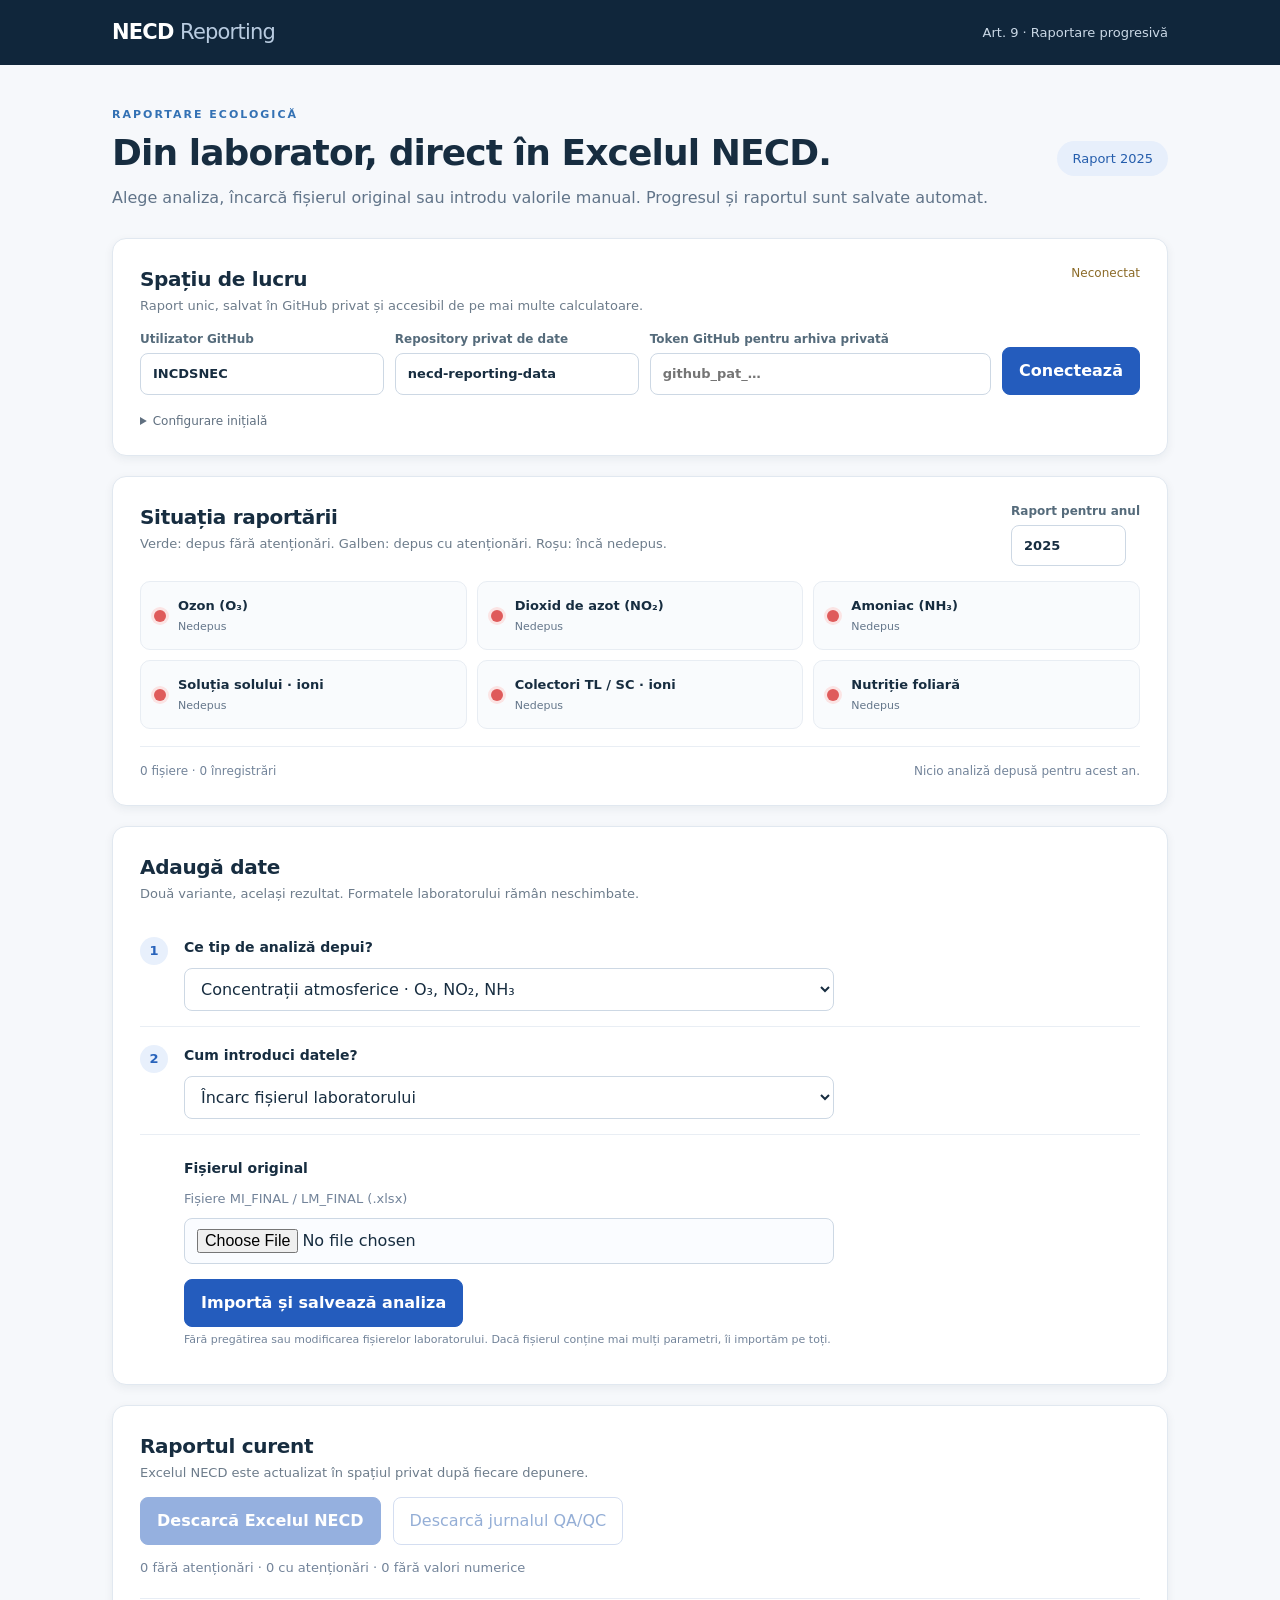
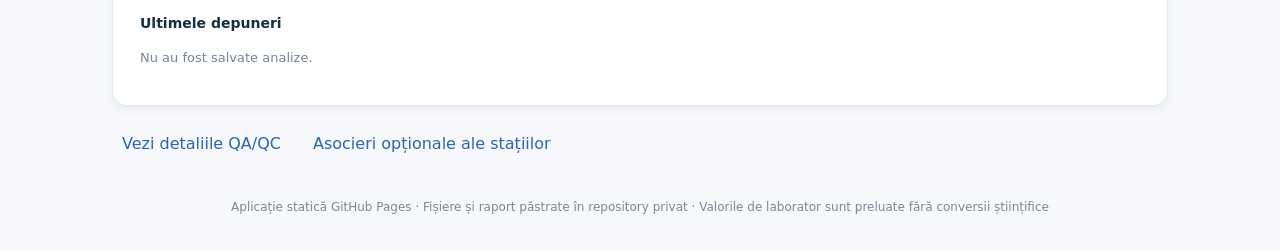
==== index.html @ e9408e74 "Deploy NECD reporting application and official template" ====
<!doctype html>
<html lang="ro">
<head><meta charset="utf-8"><meta name="viewport" content="width=device-width, initial-scale=1"><meta name="color-scheme" content="light"><title>NECD · Raportare laborator</title>
<link rel="stylesheet" href="style.css"><script defer src="vendor/jszip.min.js"></script><script defer src="engine.js"></script><script defer src="github-cloud.js"></script></head>
<body>
<header><div class="layout navbar"><b class="logo">NECD <span>Reporting</span></b><span class="subhead">Art. 9 · Raportare progresivă</span></div></header>
<main class="layout">
 <div class="hero"><div><p class="eyebrow">RAPORTARE ECOLOGICĂ</p><h1>Din laborator, direct în Excelul NECD.</h1><p>Alege analiza, încarcă fișierul original sau introdu valorile manual. Progresul și raportul sunt salvate automat.</p></div><span class="year" id="yearCaption">Raport 2025</span></div>
 <div id="message" role="status" aria-live="polite"></div>
 <section class="panel cloud"><div class="panel-head"><div><h2>Spațiu de lucru</h2><p>Raport unic, salvat în GitHub privat și accesibil de pe mai multe calculatoare.</p></div><small id="cloudState">Neconectat</small></div>
 <form id="connectForm" class="cloud-form"><label><span>Utilizator GitHub</span><input id="gitOwner" required value="INCDSNEC" placeholder="utilizator"></label><label><span>Repository privat de date</span><input id="gitRepo" required value="necd-reporting-data"></label><label class="token"><span>Token GitHub pentru arhiva privată</span><input type="password" id="gitToken" required placeholder="github_pat_…" autocomplete="off"></label><button type="submit" class="primary">Conectează</button></form>
 <div id="online" hidden><div class="cloud-actions"><span class="saved"><i class="dot ok"></i> Conectat la arhiva privată</span><button id="refreshBtn" class="quiet">Sincronizează</button><button id="onlineReportBtn" class="quiet">Descarcă raportul salvat</button><button id="disconnectBtn" class="quiet">Deconectează</button></div></div>
 <details class="help"><summary>Configurare inițială</summary><p>Găzduiește site-ul în GitHub Pages (repository public). Creează un repository <b>privat</b> pentru date și încarcă acolo o singură dată <code>NECD art9 Reporting_06_26.xlsx</code>. Folosește un token GitHub fine-grained limitat la repository-ul privat, cu <b>Contents: Read and write</b>. Nu publica șablonul sau tokenul în repository-ul site-ului.</p><p><a href="https://github.com/settings/personal-access-tokens/new" target="_blank" rel="noreferrer">Creează token restricționat</a></p></details>
 </section>
 <section class="panel progress"><div class="panel-head"><div><h2>Situația raportării</h2><p>Verde: depus fără atenționări. Galben: depus cu atenționări. Roșu: încă nedepus.</p></div><label class="year-input"><span>Raport pentru anul</span><input id="projectYear" type="number" min="2000" max="2100" value="2025"></label></div><div id="traffic" class="traffic"></div><div class="recap"><span id="sourceCount">0 fișiere · 0 înregistrări</span><span id="savedInfo">Nicio analiză depusă încă.</span></div></section>
 <section class="panel entry"><div class="panel-head"><div><h2>Adaugă date</h2><p>Două variante, același rezultat. Formatele laboratorului rămân neschimbate.</p></div></div>
 <div class="step"><span class="step-num">1</span><div class="step-content"><h3>Ce tip de analiză depui?</h3><select id="category" aria-label="Tipul analizei"></select></div></div>
 <div class="step"><span class="step-num">2</span><div class="step-content"><h3>Cum introduci datele?</h3><select id="entryMethod"><option value="file">Încarc fișierul laboratorului</option><option value="manual">Introduc valorile manual</option></select></div></div>
 <div id="entryFile" class="entry-mode"><h3>Fișierul original</h3><p id="fileHint" class="muted"></p><input type="file" id="labFile" accept=".xlsx"><div class="actions"><button id="importBtn" class="primary" type="button">Importă și salvează analiza</button></div><p class="muted small">Fără pregătirea sau modificarea fișierelor laboratorului. Dacă fișierul conține mai mulți parametri, îi importăm pe toți.</p></div>
 <div id="entryManual" class="entry-mode" hidden><form id="manualForm"><label><span>Analiza</span><select id="manualType"></select></label><div class="form-grid"><label><span>Stație / plot</span><input name="site" required placeholder="ex. Fundata" list="stationSuggestions"></label><label><span>An</span><input name="year" type="number" min="2000" max="2100" placeholder="Implicit: anul raportului"></label></div><datalist id="stationSuggestions"></datalist><div id="manualFields" class="form-grid"></div><div class="actions"><button id="manualSubmit" type="submit" class="primary">Salvează înregistrarea</button></div><p class="muted small">Verificăm formatul pe măsură ce introduci valorile. Punctul și virgula sunt acceptate ca separatori zecimali.</p></form></div>
 </section>
 <section class="panel reports"><div class="panel-head"><div><h2>Raportul curent</h2><p>Excelul NECD este actualizat în spațiul privat după fiecare depunere.</p></div></div><div class="actions"><button id="exportBtn" class="primary">Descarcă Excelul NECD</button><button id="csvBtn" class="secondary">Descarcă jurnalul QA/QC</button></div><p id="qualitySummary" class="muted"></p><div class="recent"><h3>Ultimele depuneri</h3><div id="importList"></div></div></section>
 <div class="more"><button type="button" id="detailsBtn" class="linkbtn">Vezi detaliile QA/QC</button><button type="button" id="siteMapToggle" class="linkbtn">Asocieri opționale ale stațiilor</button></div>
 <section id="details" class="panel advanced" hidden><h2>Atenționări</h2><p class="muted">Atenționările sunt informative și nu împiedică salvarea. Valorile-sursă nu sunt recalculate.</p><div id="warnings"></div></section><section id="siteMapPanel" class="panel advanced" hidden></section>
</main>
<footer><div class="layout">Aplicație statică GitHub Pages · Fișiere și raport păstrate în repository privat · Valorile de laborator sunt preluate fără conversii științifice</div></footer>
</body></html>
---- style.css ----
:root{font-family:Inter,system-ui,-apple-system,BlinkMacSystemFont,'Segoe UI',sans-serif;color:#172d40;background:#f6f8fb;line-height:1.5}*{box-sizing:border-box}body{margin:0}header{background:#10263b;color:#fff}header .layout{height:65px;display:flex;align-items:center;justify-content:space-between}.layout{max-width:1100px;margin:auto;padding:0 22px}.logo{font-size:21px;letter-spacing:-.8px}.logo span{font-weight:400;color:#b8cbe0}.subhead{font-size:13px;color:#cad8e6}.hero{display:flex;justify-content:space-between;align-items:center;padding:42px 0 28px;gap:15px}.hero h1{font-size:clamp(25px,4vw,36px);letter-spacing:-.9px;margin:2px 0 6px}.hero p:last-child{color:#617489;margin:0}.eyebrow{font-size:11px;letter-spacing:2px;color:#3371b4;font-weight:750;margin:0}.year{white-space:nowrap;font-size:13px;padding:8px 15px;background:#e7effb;border-radius:30px;color:#245dac}.panel{background:#fff;border:1px solid #e1e8f0;border-radius:14px;padding:25px 27px;margin:0 0 20px;box-shadow:0 3px 10px #142e4610}.panel-head{display:flex;justify-content:space-between;align-items:flex-start;gap:16px;margin-bottom:15px}.panel-head h2{margin:0 0 2px;font-size:20px;letter-spacing:-.3px}.panel-head p{font-size:13px;color:#6d7c8b;margin:0}.panel-head small{font-size:12px;color:#8b6a27}#cloudState[data-ok=true]{color:#287755}input,select{font:inherit;color:inherit;background:white;border:1px solid #cdd8e4;border-radius:8px;padding:10px 12px;min-width:0}input:focus,select:focus{outline:2px solid #aacafa;outline-offset:1px}select{cursor:pointer}label{display:flex;flex-direction:column;gap:5px;font-size:13px;font-weight:600}label>span{font-size:12px;color:#556b7b}.cloud-form{display:grid;grid-template-columns:1fr 1fr 1.4fr auto;align-items:end;gap:11px}.cloud-form input{width:100%}button{font:inherit;cursor:pointer;border-radius:8px;padding:11px 16px;white-space:nowrap}.primary{border:1px solid #245cbd;background:#245cbd;color:#fff;font-weight:650}.primary:hover{background:#184994}.primary:disabled,.secondary:disabled{opacity:.48;cursor:not-allowed}.secondary{background:#fff;border:1px solid #a6bce2;color:#2258ab}.quiet,.linkbtn{background:transparent;border:0;color:#2b65b0;padding:6px 10px}.cloud-actions{display:flex;gap:12px;align-items:center;flex-wrap:wrap}.saved{margin-right:auto;font-size:13px;font-weight:650;color:#2d7956}.help{margin-top:17px;font-size:12px;color:#607080}.help summary{cursor:pointer}.help code{font-size:11px}.help a{color:#2560a8}.year-input{white-space:nowrap}.year-input input{width:115px}.traffic{display:grid;grid-template-columns:repeat(3,1fr);gap:10px}.traffic-item{display:flex;gap:12px;align-items:center;padding:14px 13px;background:#f9fbfd;border:1px solid #e8edf3;border-radius:10px;min-height:66px}.traffic-item>div{min-width:0}.traffic-item b{display:block;font-size:13px}.traffic-item small{display:block;font-size:11px;color:#64768a;margin-top:3px}.dot{display:inline-block;flex-shrink:0;width:12px;height:12px;border-radius:50%;background:#db5555;box-shadow:0 0 0 3px #f7e5e5}.dot.ok{background:#35ad76;box-shadow:0 0 0 3px #e0f6e9}.dot.warning{background:#eab343;box-shadow:0 0 0 3px #fbf0d6}.dot.missing{background:#df5b5b;box-shadow:0 0 0 3px #fbe4e4}.recap{border-top:1px solid #e9eef4;margin-top:17px;padding-top:15px;display:flex;gap:20px;justify-content:space-between;font-size:12px;color:#73849a}.step{display:flex;gap:16px;padding:18px 0 15px;border-bottom:1px solid #e9eef4}.step-num{background:#e8f0fc;color:#2863bb;border-radius:50%;height:28px;width:28px;display:grid;place-items:center;font-weight:700;font-size:13px;flex-shrink:0}.step-content{flex:1}.step h3,.entry-mode h3{font-size:14px;margin:0 0 10px}.step select{width:100%;max-width:650px}.entry-mode{padding:23px 0 0 44px}.entry-mode>input{width:100%;max-width:650px;background:#fafcff}.entry-mode p{margin:0 0 10px}.actions{display:flex;align-items:center;gap:12px;flex-wrap:wrap;margin:15px 0 5px}.form-grid{display:grid;grid-template-columns:repeat(3,minmax(0,1fr));gap:12px;margin:14px 0}.form-grid input,.form-grid select{width:100%}#manualForm>label{max-width:650px}#manualForm>label select{width:100%}.input-error{color:#b72d2d;font-weight:400}.invalid{border-color:#b72d2d}.muted{color:#73849a;font-size:13px}.small{font-size:11px}.recent{margin-top:20px;border-top:1px solid #e7edf5}.recent h3{font-size:14px}.submission{padding:9px 0;border-bottom:1px solid #eef2f6;display:flex;gap:15px;justify-content:space-between}.submission b{font-size:13px}.submission small{font-size:12px;color:#7b8b9a}.more{display:flex;gap:12px;margin:0 0 16px}.advanced .warning-line{padding:10px 0;border-bottom:1px solid #edf1f5;font-size:12px}.warning-line span{font-weight:650;display:block}.warning-line small{display:block;color:#976626}.advanced label{padding:10px 0}.advanced select{width:100%;max-width:580px}#message{font-size:13px;border-radius:9px;padding:0;min-height:0}#message:not(:empty){margin:0 0 16px;padding:12px 15px;border:1px solid #c9dbf0;background:#eef5fd;color:#34577f}#message[data-level=ok]:not(:empty){border-color:#c1e6d5;background:#ebf8f1;color:#216a48}#message[data-level=error]:not(:empty){border-color:#f0c7c7;background:#fff2f2;color:#9c2d2d}footer{font-size:12px;color:#7b8797;text-align:center;padding:20px 0 35px}@media(max-width:800px){.cloud-form{grid-template-columns:1fr 1fr}.traffic{grid-template-columns:repeat(2,1fr)}.form-grid{grid-template-columns:repeat(2,1fr)}}@media(max-width:540px){.hero{display:block}.year{display:inline-block;margin-top:16px}.layout{padding:0 13px}.panel{padding:18px}.cloud-form{grid-template-columns:1fr}.traffic,.form-grid{grid-template-columns:1fr}.entry-mode{padding-left:0}.recap{display:block}.recap span{display:block;margin:6px 0}.step{gap:10px}.more{display:block}button{white-space:normal}}
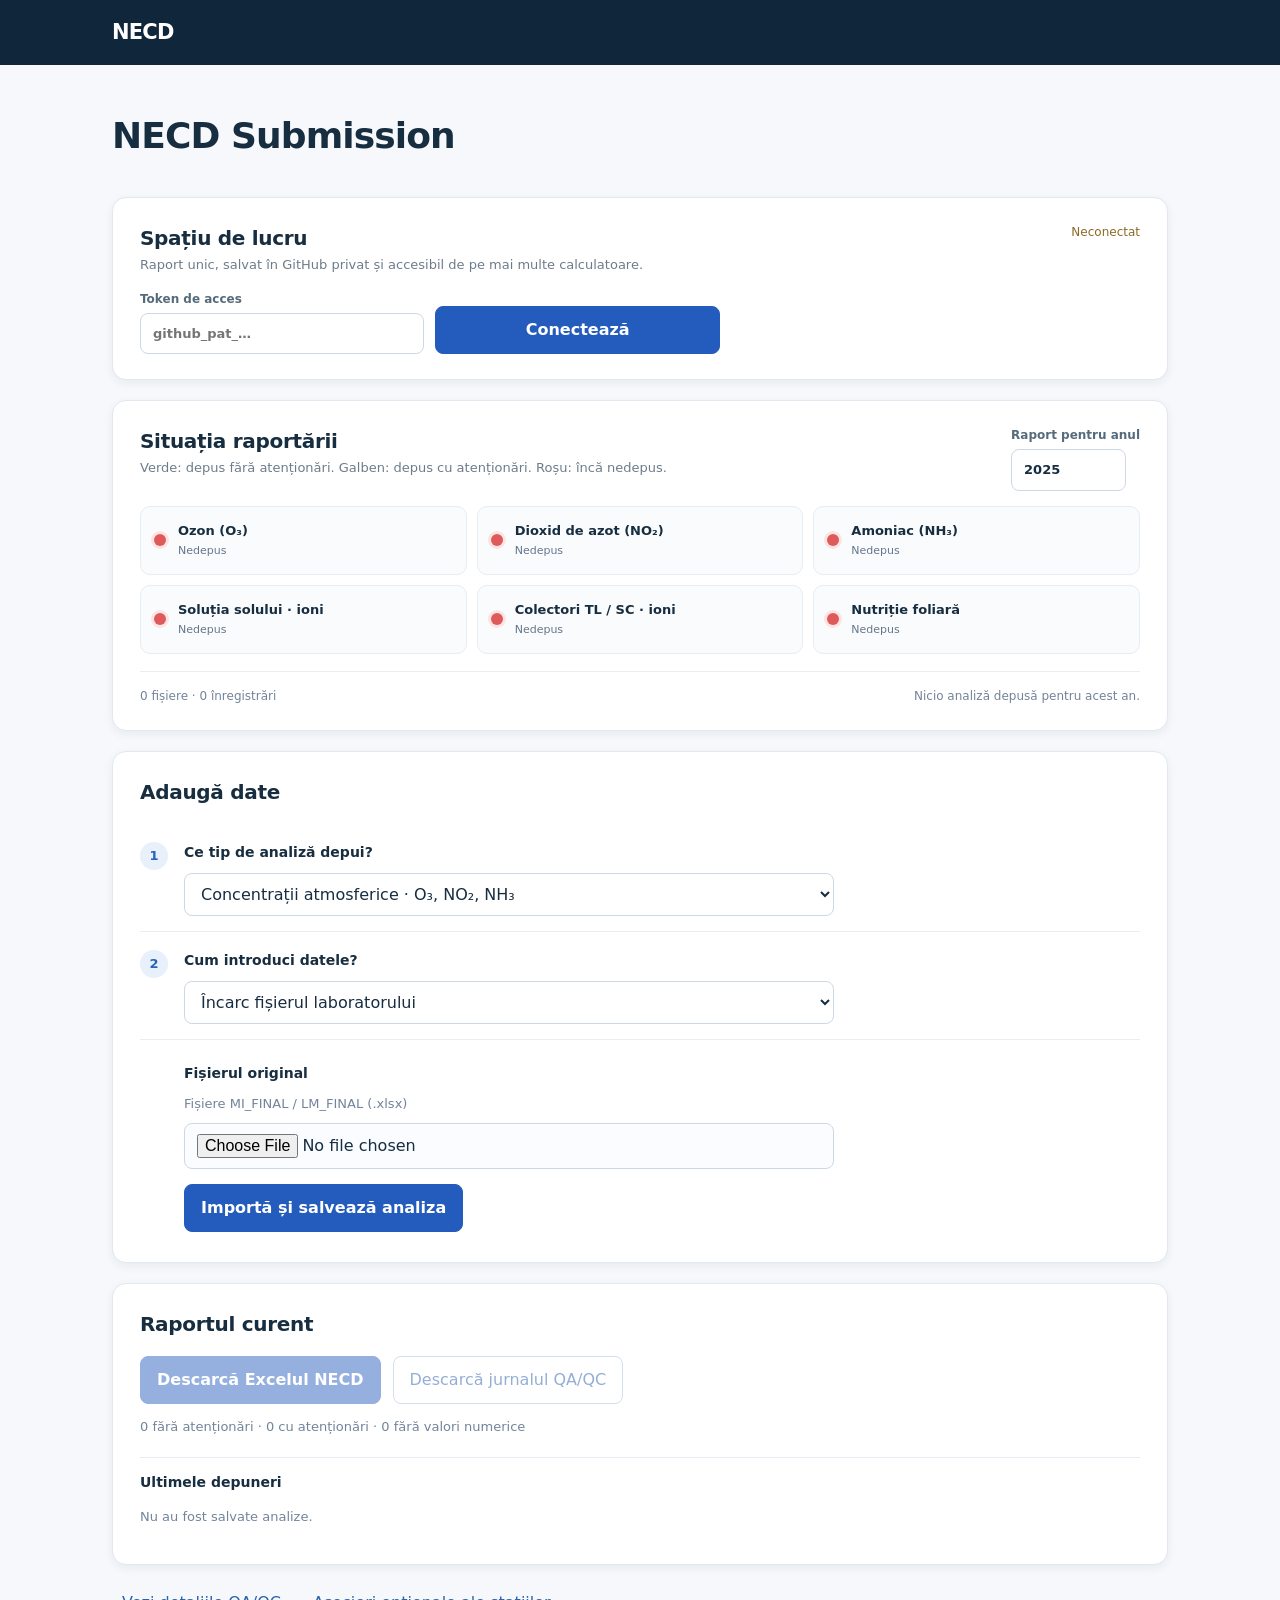
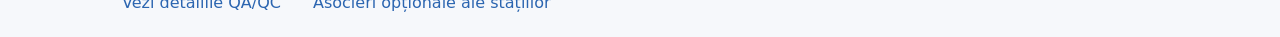
==== commit 7250c1cb: "Simplify NECD Submission interface and remove setup instructions" ====
--- a/index.html
+++ b/index.html
@@ -1,27 +1,27 @@
 <!doctype html>
 <html lang="ro">
-<head><meta charset="utf-8"><meta name="viewport" content="width=device-width, initial-scale=1"><meta name="color-scheme" content="light"><title>NECD · Raportare laborator</title>
+<head><meta charset="utf-8"><meta name="viewport" content="width=device-width, initial-scale=1"><meta name="color-scheme" content="light"><title>NECD Submission</title>
 <link rel="stylesheet" href="style.css"><script defer src="vendor/jszip.min.js"></script><script defer src="engine.js"></script><script defer src="github-cloud.js"></script></head>
 <body>
-<header><div class="layout navbar"><b class="logo">NECD <span>Reporting</span></b><span class="subhead">Art. 9 · Raportare progresivă</span></div></header>
+<header><div class="layout navbar"><b class="logo">NECD</b></div></header>
 <main class="layout">
- <div class="hero"><div><p class="eyebrow">RAPORTARE ECOLOGICĂ</p><h1>Din laborator, direct în Excelul NECD.</h1><p>Alege analiza, încarcă fișierul original sau introdu valorile manual. Progresul și raportul sunt salvate automat.</p></div><span class="year" id="yearCaption">Raport 2025</span></div>
+ <div class="hero"><h1>NECD Submission</h1></div>
  <div id="message" role="status" aria-live="polite"></div>
  <section class="panel cloud"><div class="panel-head"><div><h2>Spațiu de lucru</h2><p>Raport unic, salvat în GitHub privat și accesibil de pe mai multe calculatoare.</p></div><small id="cloudState">Neconectat</small></div>
- <form id="connectForm" class="cloud-form"><label><span>Utilizator GitHub</span><input id="gitOwner" required value="INCDSNEC" placeholder="utilizator"></label><label><span>Repository privat de date</span><input id="gitRepo" required value="necd-reporting-data"></label><label class="token"><span>Token GitHub pentru arhiva privată</span><input type="password" id="gitToken" required placeholder="github_pat_…" autocomplete="off"></label><button type="submit" class="primary">Conectează</button></form>
+ <form id="connectForm" class="cloud-form"><label class="token"><span>Token de acces</span><input type="password" id="gitToken" required placeholder="github_pat_…" autocomplete="off"></label><button type="submit" class="primary">Conectează</button></form>
  <div id="online" hidden><div class="cloud-actions"><span class="saved"><i class="dot ok"></i> Conectat la arhiva privată</span><button id="refreshBtn" class="quiet">Sincronizează</button><button id="onlineReportBtn" class="quiet">Descarcă raportul salvat</button><button id="disconnectBtn" class="quiet">Deconectează</button></div></div>
- <details class="help"><summary>Configurare inițială</summary><p>Găzduiește site-ul în GitHub Pages (repository public). Creează un repository <b>privat</b> pentru date și încarcă acolo o singură dată <code>NECD art9 Reporting_06_26.xlsx</code>. Folosește un token GitHub fine-grained limitat la repository-ul privat, cu <b>Contents: Read and write</b>. Nu publica șablonul sau tokenul în repository-ul site-ului.</p><p><a href="https://github.com/settings/personal-access-tokens/new" target="_blank" rel="noreferrer">Creează token restricționat</a></p></details>
+ 
  </section>
  <section class="panel progress"><div class="panel-head"><div><h2>Situația raportării</h2><p>Verde: depus fără atenționări. Galben: depus cu atenționări. Roșu: încă nedepus.</p></div><label class="year-input"><span>Raport pentru anul</span><input id="projectYear" type="number" min="2000" max="2100" value="2025"></label></div><div id="traffic" class="traffic"></div><div class="recap"><span id="sourceCount">0 fișiere · 0 înregistrări</span><span id="savedInfo">Nicio analiză depusă încă.</span></div></section>
- <section class="panel entry"><div class="panel-head"><div><h2>Adaugă date</h2><p>Două variante, același rezultat. Formatele laboratorului rămân neschimbate.</p></div></div>
+ <section class="panel entry"><div class="panel-head"><div><h2>Adaugă date</h2></div></div>
  <div class="step"><span class="step-num">1</span><div class="step-content"><h3>Ce tip de analiză depui?</h3><select id="category" aria-label="Tipul analizei"></select></div></div>
  <div class="step"><span class="step-num">2</span><div class="step-content"><h3>Cum introduci datele?</h3><select id="entryMethod"><option value="file">Încarc fișierul laboratorului</option><option value="manual">Introduc valorile manual</option></select></div></div>
- <div id="entryFile" class="entry-mode"><h3>Fișierul original</h3><p id="fileHint" class="muted"></p><input type="file" id="labFile" accept=".xlsx"><div class="actions"><button id="importBtn" class="primary" type="button">Importă și salvează analiza</button></div><p class="muted small">Fără pregătirea sau modificarea fișierelor laboratorului. Dacă fișierul conține mai mulți parametri, îi importăm pe toți.</p></div>
- <div id="entryManual" class="entry-mode" hidden><form id="manualForm"><label><span>Analiza</span><select id="manualType"></select></label><div class="form-grid"><label><span>Stație / plot</span><input name="site" required placeholder="ex. Fundata" list="stationSuggestions"></label><label><span>An</span><input name="year" type="number" min="2000" max="2100" placeholder="Implicit: anul raportului"></label></div><datalist id="stationSuggestions"></datalist><div id="manualFields" class="form-grid"></div><div class="actions"><button id="manualSubmit" type="submit" class="primary">Salvează înregistrarea</button></div><p class="muted small">Verificăm formatul pe măsură ce introduci valorile. Punctul și virgula sunt acceptate ca separatori zecimali.</p></form></div>
+ <div id="entryFile" class="entry-mode"><h3>Fișierul original</h3><p id="fileHint" class="muted"></p><input type="file" id="labFile" accept=".xlsx"><div class="actions"><button id="importBtn" class="primary" type="button">Importă și salvează analiza</button></div></div>
+ <div id="entryManual" class="entry-mode" hidden><form id="manualForm"><label><span>Analiza</span><select id="manualType"></select></label><div class="form-grid"><label><span>Stație / plot</span><input name="site" required placeholder="ex. Fundata" list="stationSuggestions"></label><label><span>An</span><input name="year" type="number" min="2000" max="2100" placeholder="Implicit: anul raportului"></label></div><datalist id="stationSuggestions"></datalist><div id="manualFields" class="form-grid"></div><div class="actions"><button id="manualSubmit" type="submit" class="primary">Salvează înregistrarea</button></div></form></div>
  </section>
- <section class="panel reports"><div class="panel-head"><div><h2>Raportul curent</h2><p>Excelul NECD este actualizat în spațiul privat după fiecare depunere.</p></div></div><div class="actions"><button id="exportBtn" class="primary">Descarcă Excelul NECD</button><button id="csvBtn" class="secondary">Descarcă jurnalul QA/QC</button></div><p id="qualitySummary" class="muted"></p><div class="recent"><h3>Ultimele depuneri</h3><div id="importList"></div></div></section>
+ <section class="panel reports"><div class="panel-head"><div><h2>Raportul curent</h2></div></div><div class="actions"><button id="exportBtn" class="primary">Descarcă Excelul NECD</button><button id="csvBtn" class="secondary">Descarcă jurnalul QA/QC</button></div><p id="qualitySummary" class="muted"></p><div class="recent"><h3>Ultimele depuneri</h3><div id="importList"></div></div></section>
  <div class="more"><button type="button" id="detailsBtn" class="linkbtn">Vezi detaliile QA/QC</button><button type="button" id="siteMapToggle" class="linkbtn">Asocieri opționale ale stațiilor</button></div>
  <section id="details" class="panel advanced" hidden><h2>Atenționări</h2><p class="muted">Atenționările sunt informative și nu împiedică salvarea. Valorile-sursă nu sunt recalculate.</p><div id="warnings"></div></section><section id="siteMapPanel" class="panel advanced" hidden></section>
 </main>
-<footer><div class="layout">Aplicație statică GitHub Pages · Fișiere și raport păstrate în repository privat · Valorile de laborator sunt preluate fără conversii științifice</div></footer>
+
 </body></html>
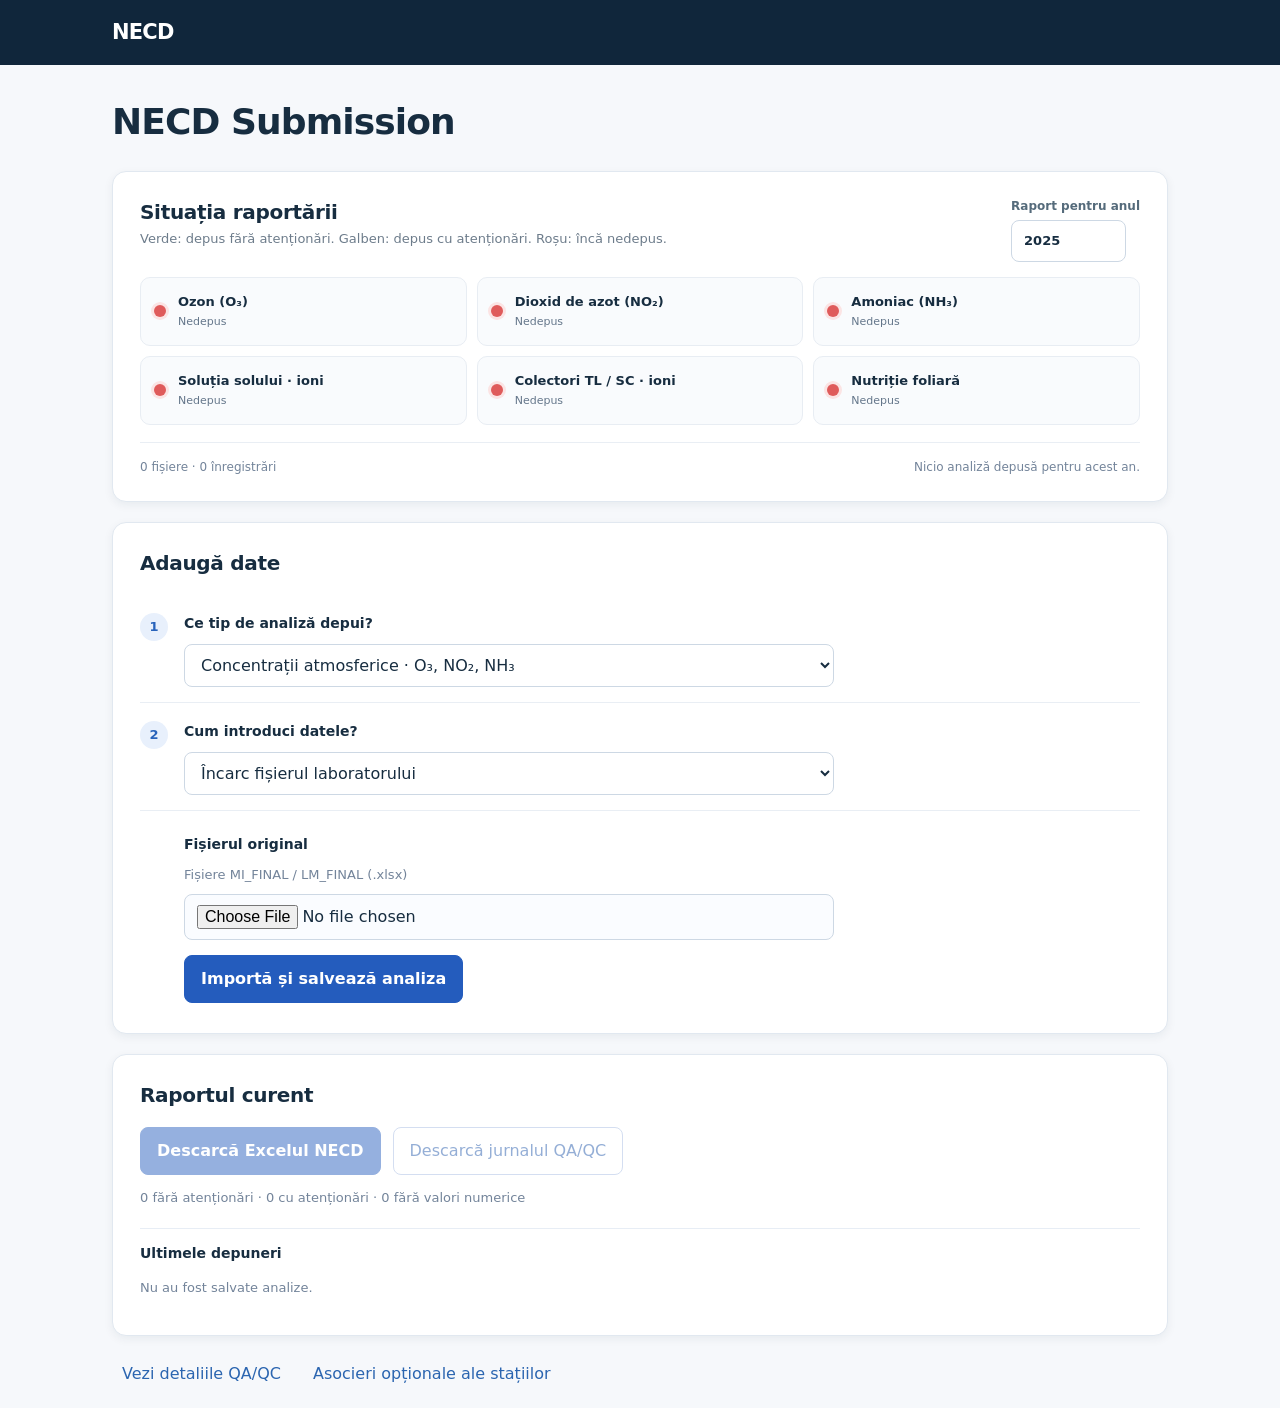
==== commit 1e7eb9e4: "Switch NECD frontend to Google Drive connector" ====
--- a/index.html
+++ b/index.html
@@ -1,7 +1,7 @@
 <!doctype html>
 <html lang="ro">
 <head><meta charset="utf-8"><meta name="viewport" content="width=device-width, initial-scale=1"><meta name="color-scheme" content="light"><title>NECD Submission</title>
-<link rel="stylesheet" href="style.css"><script defer src="vendor/jszip.min.js"></script><script defer src="engine.js"></script><script defer src="github-cloud.js"></script></head>
+<link rel="stylesheet" href="style.css"><script defer src="vendor/jszip.min.js"></script><script defer src="engine.js"></script><script defer src="drive-cloud.js"></script></head>
 <body>
 <header><div class="layout navbar"><b class="logo">NECD</b></div></header>
 <main class="layout">
--- a/style.css
+++ b/style.css
@@ -1 +1,7 @@
 :root{font-family:Inter,system-ui,-apple-system,BlinkMacSystemFont,'Segoe UI',sans-serif;color:#172d40;background:#f6f8fb;line-height:1.5}*{box-sizing:border-box}body{margin:0}header{background:#10263b;color:#fff}header .layout{height:65px;display:flex;align-items:center;justify-content:space-between}.layout{max-width:1100px;margin:auto;padding:0 22px}.logo{font-size:21px;letter-spacing:-.8px}.logo span{font-weight:400;color:#b8cbe0}.subhead{font-size:13px;color:#cad8e6}.hero{display:flex;justify-content:space-between;align-items:center;padding:42px 0 28px;gap:15px}.hero h1{font-size:clamp(25px,4vw,36px);letter-spacing:-.9px;margin:2px 0 6px}.hero p:last-child{color:#617489;margin:0}.eyebrow{font-size:11px;letter-spacing:2px;color:#3371b4;font-weight:750;margin:0}.year{white-space:nowrap;font-size:13px;padding:8px 15px;background:#e7effb;border-radius:30px;color:#245dac}.panel{background:#fff;border:1px solid #e1e8f0;border-radius:14px;padding:25px 27px;margin:0 0 20px;box-shadow:0 3px 10px #142e4610}.panel-head{display:flex;justify-content:space-between;align-items:flex-start;gap:16px;margin-bottom:15px}.panel-head h2{margin:0 0 2px;font-size:20px;letter-spacing:-.3px}.panel-head p{font-size:13px;color:#6d7c8b;margin:0}.panel-head small{font-size:12px;color:#8b6a27}#cloudState[data-ok=true]{color:#287755}input,select{font:inherit;color:inherit;background:white;border:1px solid #cdd8e4;border-radius:8px;padding:10px 12px;min-width:0}input:focus,select:focus{outline:2px solid #aacafa;outline-offset:1px}select{cursor:pointer}label{display:flex;flex-direction:column;gap:5px;font-size:13px;font-weight:600}label>span{font-size:12px;color:#556b7b}.cloud-form{display:grid;grid-template-columns:1fr 1fr 1.4fr auto;align-items:end;gap:11px}.cloud-form input{width:100%}button{font:inherit;cursor:pointer;border-radius:8px;padding:11px 16px;white-space:nowrap}.primary{border:1px solid #245cbd;background:#245cbd;color:#fff;font-weight:650}.primary:hover{background:#184994}.primary:disabled,.secondary:disabled{opacity:.48;cursor:not-allowed}.secondary{background:#fff;border:1px solid #a6bce2;color:#2258ab}.quiet,.linkbtn{background:transparent;border:0;color:#2b65b0;padding:6px 10px}.cloud-actions{display:flex;gap:12px;align-items:center;flex-wrap:wrap}.saved{margin-right:auto;font-size:13px;font-weight:650;color:#2d7956}.help{margin-top:17px;font-size:12px;color:#607080}.help summary{cursor:pointer}.help code{font-size:11px}.help a{color:#2560a8}.year-input{white-space:nowrap}.year-input input{width:115px}.traffic{display:grid;grid-template-columns:repeat(3,1fr);gap:10px}.traffic-item{display:flex;gap:12px;align-items:center;padding:14px 13px;background:#f9fbfd;border:1px solid #e8edf3;border-radius:10px;min-height:66px}.traffic-item>div{min-width:0}.traffic-item b{display:block;font-size:13px}.traffic-item small{display:block;font-size:11px;color:#64768a;margin-top:3px}.dot{display:inline-block;flex-shrink:0;width:12px;height:12px;border-radius:50%;background:#db5555;box-shadow:0 0 0 3px #f7e5e5}.dot.ok{background:#35ad76;box-shadow:0 0 0 3px #e0f6e9}.dot.warning{background:#eab343;box-shadow:0 0 0 3px #fbf0d6}.dot.missing{background:#df5b5b;box-shadow:0 0 0 3px #fbe4e4}.recap{border-top:1px solid #e9eef4;margin-top:17px;padding-top:15px;display:flex;gap:20px;justify-content:space-between;font-size:12px;color:#73849a}.step{display:flex;gap:16px;padding:18px 0 15px;border-bottom:1px solid #e9eef4}.step-num{background:#e8f0fc;color:#2863bb;border-radius:50%;height:28px;width:28px;display:grid;place-items:center;font-weight:700;font-size:13px;flex-shrink:0}.step-content{flex:1}.step h3,.entry-mode h3{font-size:14px;margin:0 0 10px}.step select{width:100%;max-width:650px}.entry-mode{padding:23px 0 0 44px}.entry-mode>input{width:100%;max-width:650px;background:#fafcff}.entry-mode p{margin:0 0 10px}.actions{display:flex;align-items:center;gap:12px;flex-wrap:wrap;margin:15px 0 5px}.form-grid{display:grid;grid-template-columns:repeat(3,minmax(0,1fr));gap:12px;margin:14px 0}.form-grid input,.form-grid select{width:100%}#manualForm>label{max-width:650px}#manualForm>label select{width:100%}.input-error{color:#b72d2d;font-weight:400}.invalid{border-color:#b72d2d}.muted{color:#73849a;font-size:13px}.small{font-size:11px}.recent{margin-top:20px;border-top:1px solid #e7edf5}.recent h3{font-size:14px}.submission{padding:9px 0;border-bottom:1px solid #eef2f6;display:flex;gap:15px;justify-content:space-between}.submission b{font-size:13px}.submission small{font-size:12px;color:#7b8b9a}.more{display:flex;gap:12px;margin:0 0 16px}.advanced .warning-line{padding:10px 0;border-bottom:1px solid #edf1f5;font-size:12px}.warning-line span{font-weight:650;display:block}.warning-line small{display:block;color:#976626}.advanced label{padding:10px 0}.advanced select{width:100%;max-width:580px}#message{font-size:13px;border-radius:9px;padding:0;min-height:0}#message:not(:empty){margin:0 0 16px;padding:12px 15px;border:1px solid #c9dbf0;background:#eef5fd;color:#34577f}#message[data-level=ok]:not(:empty){border-color:#c1e6d5;background:#ebf8f1;color:#216a48}#message[data-level=error]:not(:empty){border-color:#f0c7c7;background:#fff2f2;color:#9c2d2d}footer{font-size:12px;color:#7b8797;text-align:center;padding:20px 0 35px}@media(max-width:800px){.cloud-form{grid-template-columns:1fr 1fr}.traffic{grid-template-columns:repeat(2,1fr)}.form-grid{grid-template-columns:repeat(2,1fr)}}@media(max-width:540px){.hero{display:block}.year{display:inline-block;margin-top:16px}.layout{padding:0 13px}.panel{padding:18px}.cloud-form{grid-template-columns:1fr}.traffic,.form-grid{grid-template-columns:1fr}.entry-mode{padding-left:0}.recap{display:block}.recap span{display:block;margin:6px 0}.step{gap:10px}.more{display:block}button{white-space:normal}}
+
+/* NECD Submission: compact single-token connection and simplified hero */
+.cloud-form{grid-template-columns:minmax(200px,420px) auto;justify-content:start}.hero{padding:30px 0 22px}.hero h1{margin:0}@media(max-width:540px){.cloud-form{grid-template-columns:1fr}}
+
+/* Mockup uses automatic repository connection. */
+.panel.cloud{display:none}
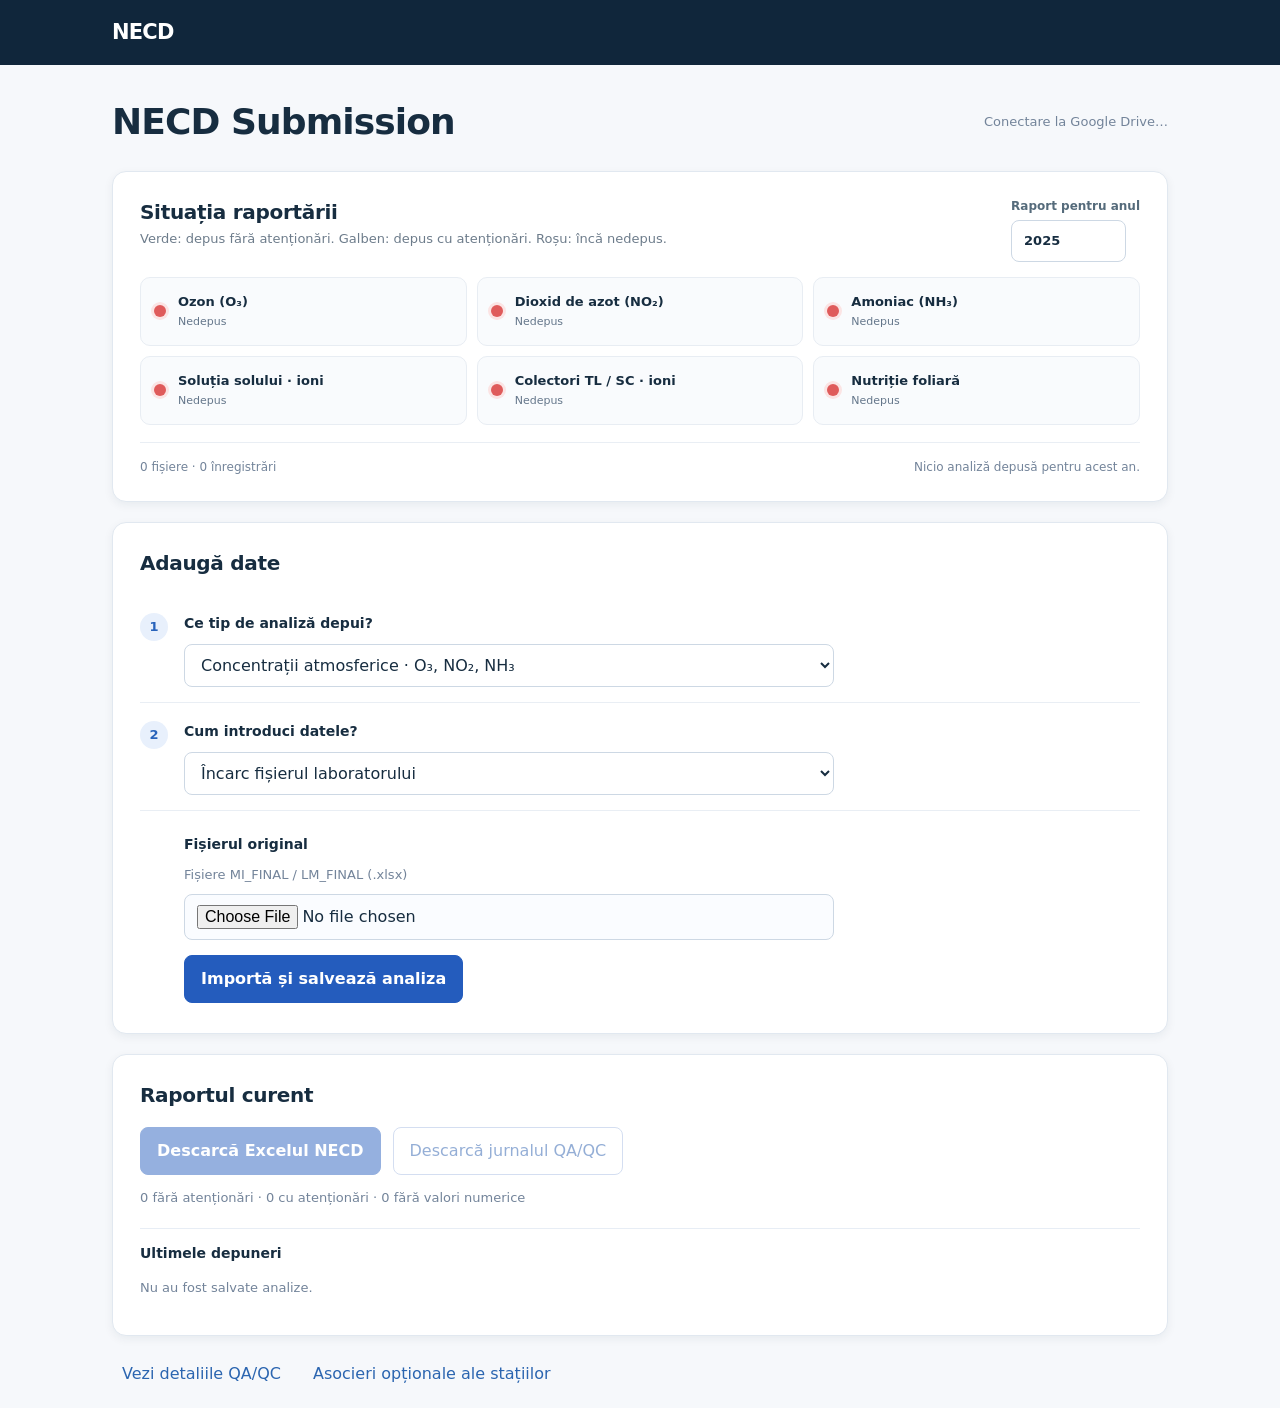
==== commit a539bc00: "Show Google Drive connection status on NECD dashboard" ====
--- a/index.html
+++ b/index.html
@@ -5,9 +5,9 @@
 <body>
 <header><div class="layout navbar"><b class="logo">NECD</b></div></header>
 <main class="layout">
- <div class="hero"><h1>NECD Submission</h1></div>
+ <div class="hero"><h1>NECD Submission</h1><span id="cloudState" class="muted" aria-live="polite">Conectare la Google Drive…</span></div>
  <div id="message" role="status" aria-live="polite"></div>
- <section class="panel cloud"><div class="panel-head"><div><h2>Spațiu de lucru</h2><p>Raport unic, salvat în GitHub privat și accesibil de pe mai multe calculatoare.</p></div><small id="cloudState">Neconectat</small></div>
+ <section class="panel cloud"><div class="panel-head"><div><h2>Spațiu de lucru</h2><p>Raport unic, salvat în GitHub privat și accesibil de pe mai multe calculatoare.</p></div><small>Google Drive</small></div>
  <form id="connectForm" class="cloud-form"><label class="token"><span>Token de acces</span><input type="password" id="gitToken" required placeholder="github_pat_…" autocomplete="off"></label><button type="submit" class="primary">Conectează</button></form>
  <div id="online" hidden><div class="cloud-actions"><span class="saved"><i class="dot ok"></i> Conectat la arhiva privată</span><button id="refreshBtn" class="quiet">Sincronizează</button><button id="onlineReportBtn" class="quiet">Descarcă raportul salvat</button><button id="disconnectBtn" class="quiet">Deconectează</button></div></div>
  
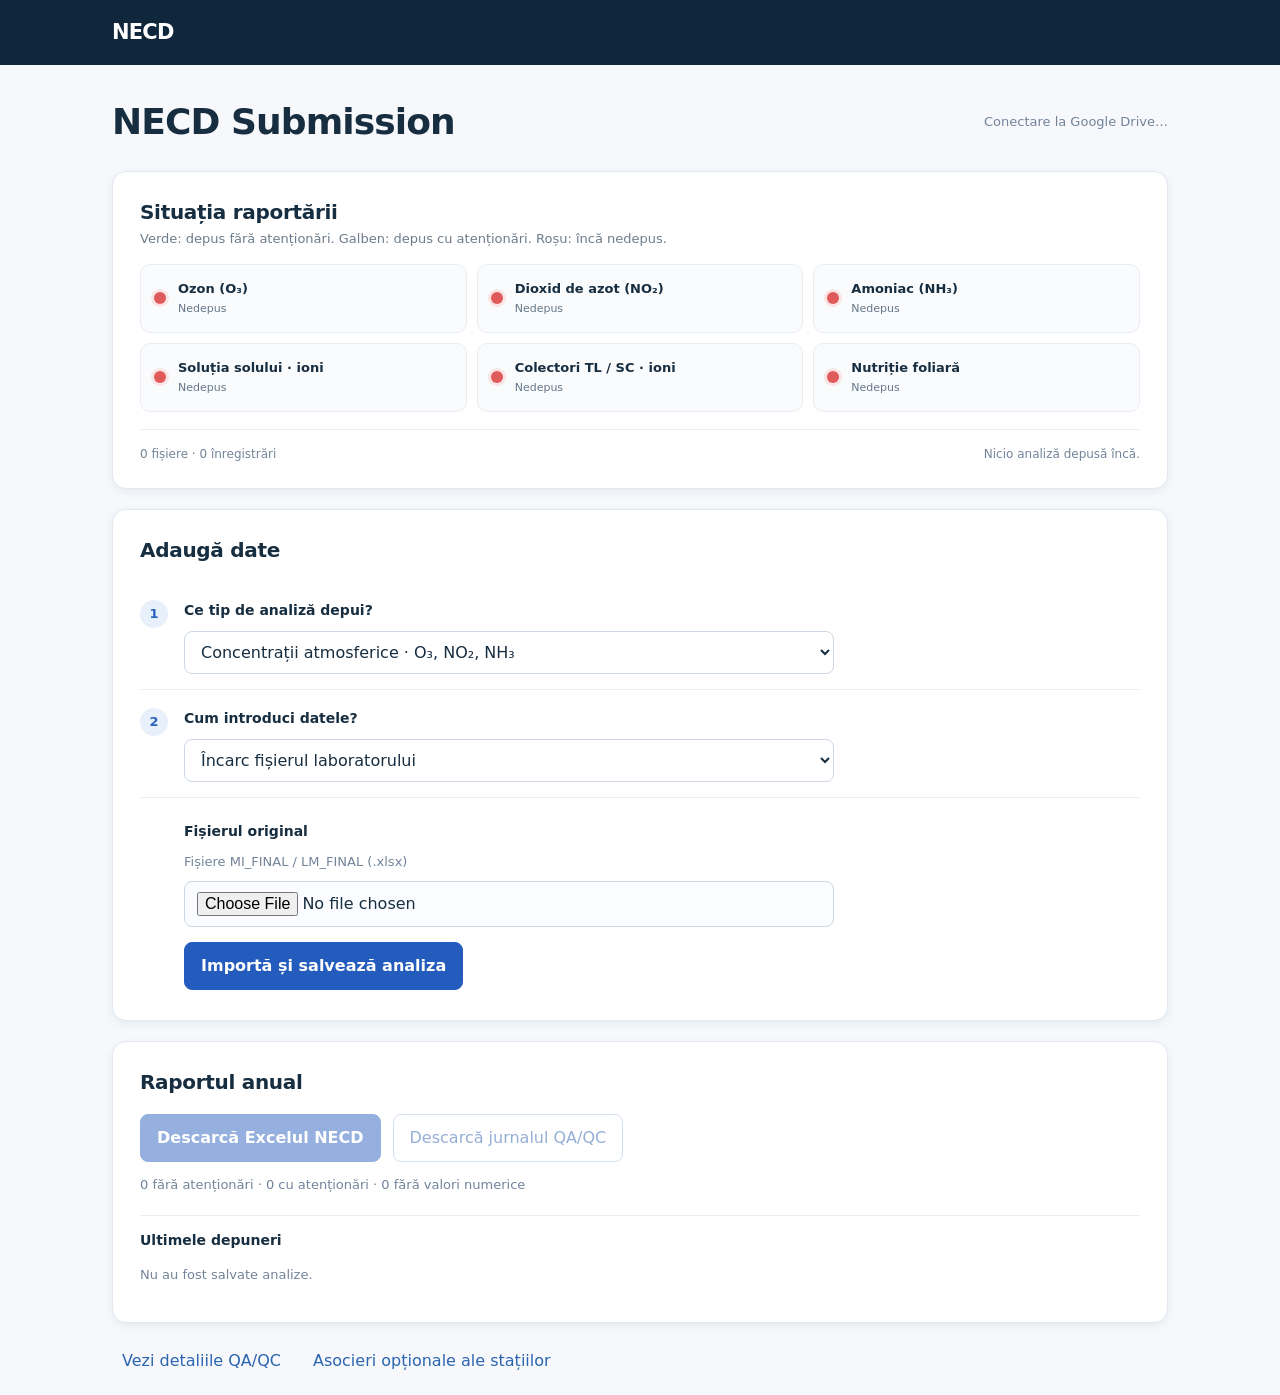
==== commit 1dbd44b9: "Replace free-text station with template dropdown and remove reporting year inputs" ====
--- a/index.html
+++ b/index.html
@@ -12,14 +12,14 @@
  <div id="online" hidden><div class="cloud-actions"><span class="saved"><i class="dot ok"></i> Conectat la arhiva privată</span><button id="refreshBtn" class="quiet">Sincronizează</button><button id="onlineReportBtn" class="quiet">Descarcă raportul salvat</button><button id="disconnectBtn" class="quiet">Deconectează</button></div></div>
  
  </section>
- <section class="panel progress"><div class="panel-head"><div><h2>Situația raportării</h2><p>Verde: depus fără atenționări. Galben: depus cu atenționări. Roșu: încă nedepus.</p></div><label class="year-input"><span>Raport pentru anul</span><input id="projectYear" type="number" min="2000" max="2100" value="2025"></label></div><div id="traffic" class="traffic"></div><div class="recap"><span id="sourceCount">0 fișiere · 0 înregistrări</span><span id="savedInfo">Nicio analiză depusă încă.</span></div></section>
+ <section class="panel progress"><div class="panel-head"><div><h2>Situația raportării</h2><p>Verde: depus fără atenționări. Galben: depus cu atenționări. Roșu: încă nedepus.</p></div></div><div id="traffic" class="traffic"></div><div class="recap"><span id="sourceCount">0 fișiere · 0 înregistrări</span><span id="savedInfo">Nicio analiză depusă încă.</span></div></section>
  <section class="panel entry"><div class="panel-head"><div><h2>Adaugă date</h2></div></div>
  <div class="step"><span class="step-num">1</span><div class="step-content"><h3>Ce tip de analiză depui?</h3><select id="category" aria-label="Tipul analizei"></select></div></div>
  <div class="step"><span class="step-num">2</span><div class="step-content"><h3>Cum introduci datele?</h3><select id="entryMethod"><option value="file">Încarc fișierul laboratorului</option><option value="manual">Introduc valorile manual</option></select></div></div>
  <div id="entryFile" class="entry-mode"><h3>Fișierul original</h3><p id="fileHint" class="muted"></p><input type="file" id="labFile" accept=".xlsx"><div class="actions"><button id="importBtn" class="primary" type="button">Importă și salvează analiza</button></div></div>
- <div id="entryManual" class="entry-mode" hidden><form id="manualForm"><label><span>Analiza</span><select id="manualType"></select></label><div class="form-grid"><label><span>Stație / plot</span><input name="site" required placeholder="ex. Fundata" list="stationSuggestions"></label><label><span>An</span><input name="year" type="number" min="2000" max="2100" placeholder="Implicit: anul raportului"></label></div><datalist id="stationSuggestions"></datalist><div id="manualFields" class="form-grid"></div><div class="actions"><button id="manualSubmit" type="submit" class="primary">Salvează înregistrarea</button></div></form></div>
+ <div id="entryManual" class="entry-mode" hidden><form id="manualForm"><label><span>Analiza</span><select id="manualType"></select></label><div class="form-grid"><label><span>Stație / plot</span><select id="manualSite" name="site" required><option value="">Se încarcă stațiile…</option></select></label></div><div id="manualFields" class="form-grid"></div><div class="actions"><button id="manualSubmit" type="submit" class="primary">Salvează înregistrarea</button></div></form></div>
  </section>
- <section class="panel reports"><div class="panel-head"><div><h2>Raportul curent</h2></div></div><div class="actions"><button id="exportBtn" class="primary">Descarcă Excelul NECD</button><button id="csvBtn" class="secondary">Descarcă jurnalul QA/QC</button></div><p id="qualitySummary" class="muted"></p><div class="recent"><h3>Ultimele depuneri</h3><div id="importList"></div></div></section>
+ <section class="panel reports"><div class="panel-head"><div><h2>Raportul anual</h2></div></div><div class="actions"><button id="exportBtn" class="primary">Descarcă Excelul NECD</button><button id="csvBtn" class="secondary">Descarcă jurnalul QA/QC</button></div><p id="qualitySummary" class="muted"></p><div class="recent"><h3>Ultimele depuneri</h3><div id="importList"></div></div></section>
  <div class="more"><button type="button" id="detailsBtn" class="linkbtn">Vezi detaliile QA/QC</button><button type="button" id="siteMapToggle" class="linkbtn">Asocieri opționale ale stațiilor</button></div>
  <section id="details" class="panel advanced" hidden><h2>Atenționări</h2><p class="muted">Atenționările sunt informative și nu împiedică salvarea. Valorile-sursă nu sunt recalculate.</p><div id="warnings"></div></section><section id="siteMapPanel" class="panel advanced" hidden></section>
 </main>
